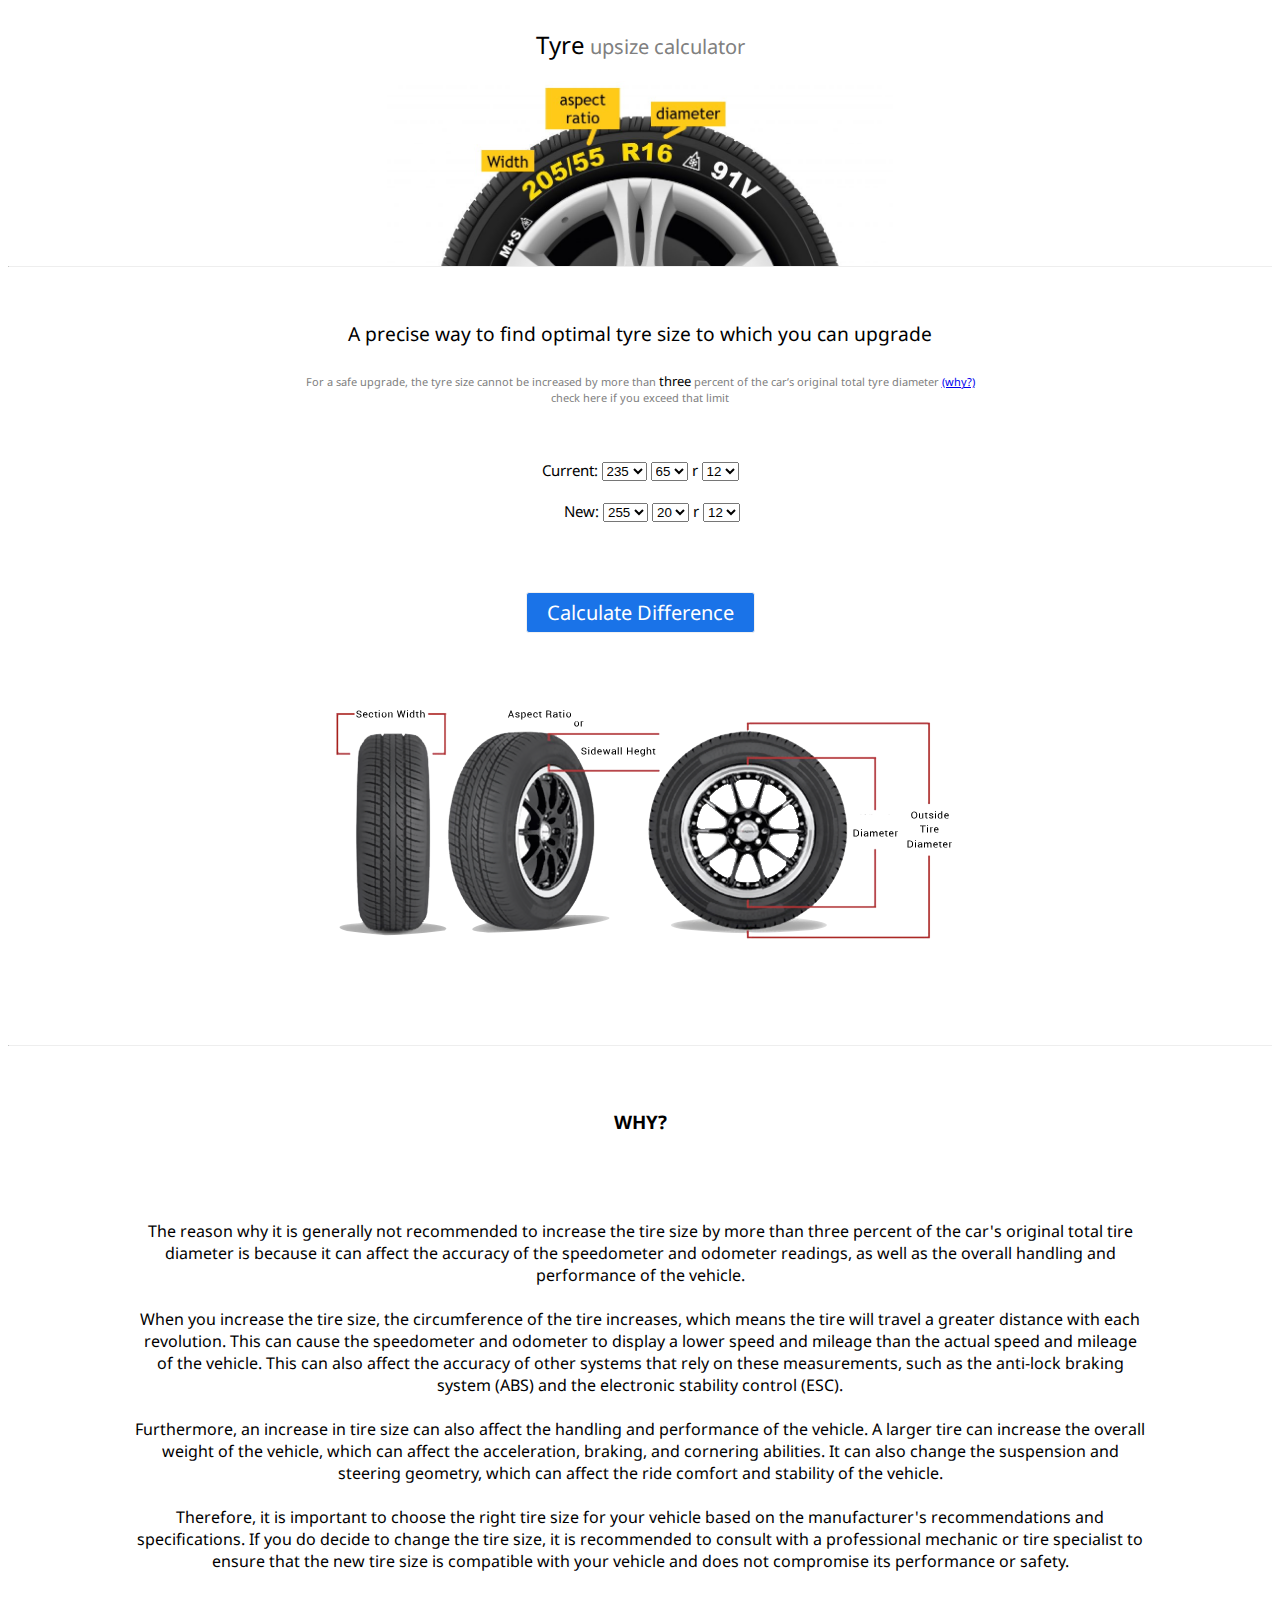
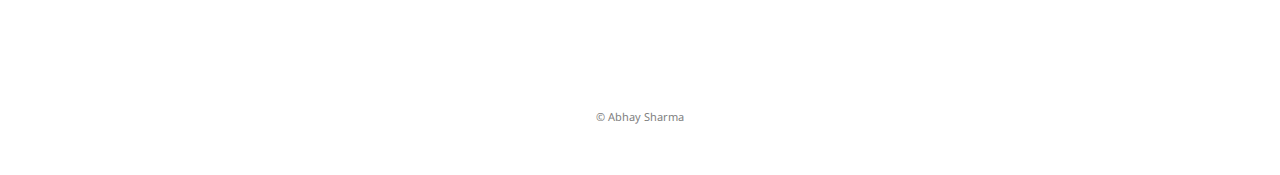
==== index.html @ 51f0099e "Optimisations" ====
<!DOCTYPE html>

<head>
  <script src="https://ajax.googleapis.com/ajax/libs/jquery/3.4.1/jquery.min.js"></script>
  <meta name="viewport" content="width=device-width, initial-scale=1.0">
  <link href="https://fonts.googleapis.com/css2?family=Noto+Sans&display=swap" rel="stylesheet">
  <link href="https://fonts.googleapis.com/css?family=Roboto" rel="stylesheet">
  <link rel="stylesheet" type="text/css" href="tyreupsizer.css">
</head>
<script src="tyreupsizer.js"></script>
<center> 
<div class="container">
  <div class="left">
    <div id=company style="font-size: 20px"><font size="5">Tyre</font>
      <font color="grey">upsize calculator</font>
    </div>
  </div>
  <div class="right">
    <img class="image-container" src="what_is_tyre_spec_big.jpg" alt="Image">
  </div>
</div>

<!-- <div class="logo">
    <div id=company style="font-size: 20px"> &nbsp&nbsp&nbsp<font size="5">Tyre</font>
      <font color="grey">upsize calculator</font>
    </div>
  </div>
  <div>
    <img class="image-container" src="what_is_tyre_spec_big.jpg" alt="Image">
  </div> -->

<!--<img class="Single-Tyre" src="what_is_tyre_spec_big.jpg">-->
<hr style="border-top: 1px">

  <div class="divone">A precise way to find optimal tyre size to which you can upgrade</div>
  <div class="divtwo"> For a safe upgrade, the tyre size cannot be increased by more than <font color="black" size="2">
      three</font> percent of the car’s original total tyre diameter&nbsp<a href="#why">(why?)</a><br>
    check here if you exceed that limit
  </div>
  <div class="flex-container">
    <div class="divone">

      <form>
        Current:
        <select id="bwidth" >
          <option value="135">135</option>
          <option value="145">145</option>
          <option value="155">155</option>
          <option value="165">165</option>
          <option value="175">175</option>
          <option value="185">185</option>
          <option value="195">195</option>
          <option value="205">205</option>
          <option value="215">215</option>
          <option value="225">225</option>
          <option value="235" selected="selected">235</option>
          <option value="245">245</option>
          <option value="255">255</option>
          <option value="265">265</option>
          <option value="275">275</option>
          <option value="285">285</option>
          <option value="295">295</option>
          <option value="305">305</option>
          <option value="315">315</option>
          <option value="325">325</option>
          <option value="335">335</option>
          <option value="345">345</option>
          <option value="355">355</option>
          <option value="365">365</option>
          <option value="375">375</option>
        </select>
        <select id="bsidewall">
            <option value="20">20</option>
            <option value="25">25</option>
            <option value="30">30</option>
            <option value="35">35</option>
            <option value="40">40</option>
            <option value="45">45</option>
            <option value="50">50</option>
            <option value="55">55</option>
            <option value="60">60</option>
            <option value="65" selected="selected">65</option>
            <option value="70">70</option>
            <option value="75">75</option>           
        </select>
       r <select id="brim">
        <option value="12">12</option>
        <option value="13">13</option>
        <option value="14">14</option>
        <option value="15">15</option>
        <option value="16">16</option>
        <option value="17">17</option>
        <option value="18">18</option>
        <option value="19">19</option>
        <option value="20">20</option>
        <option value="21">21</option>
        <option value="22">22</option>
        <option value="23">23</option>
        <option value="24">24</option>
        <option value="25">25</option>
        <option value="26">26</option>
        <option value="27">27</option>
        <option value="28">28</option>
        <option value="29">29</option>
        <option value="30">30</option>
       </select>
        <br><br>


        &nbsp&nbsp&nbsp&nbsp&nbsp
        New: <select id="awidth" >
          <option value="135">135</option>
          <option value="145">145</option>
          <option value="155">155</option>
          <option value="165">165</option>
          <option value="175">175</option>
          <option value="185">185</option>
          <option value="195">195</option>
          <option value="205">205</option>
          <option value="215">215</option>
          <option value="225">225</option>
          <option value="235">235</option>
          <option value="245">245</option>
          <option value="255" selected="selected">255</option>
          <option value="265">265</option>
          <option value="275">275</option>
          <option value="285">285</option>
          <option value="295">295</option>
          <option value="305">305</option>
          <option value="315">315</option>
          <option value="325">325</option>
          <option value="335">335</option>
          <option value="345">345</option>
          <option value="355">355</option>
          <option value="365">365</option>
          <option value="375">375</option>
        </select>
        <select id="asidewall">
            <option value="20">20</option>
            <option value="25">25</option>
            <option value="30">30</option>
            <option value="35">35</option>
            <option value="40">40</option>
            <option value="45">45</option>
            <option value="50">50</option>
            <option value="55">55</option>
            <option value="60">60</option>
            <option value="65">65</option>
            <option value="70">70</option>
            <option value="75">75</option>           
        </select>
       r <select id="arim">
        <option value="12">12</option>
        <option value="13">13</option>
        <option value="14">14</option>
        <option value="15">15</option>
        <option value="16">16</option>
        <option value="17">17</option>
        <option value="18">18</option>
        <option value="19">19</option>
        <option value="20">20</option>
        <option value="21">21</option>
        <option value="22">22</option>
        <option value="23">23</option>
        <option value="24">24</option>
        <option value="25">25</option>
        <option value="26">26</option>
        <option value="27">27</option>
        <option value="28">28</option>
        <option value="29">29</option>
        <option value="30">30</option>
       </select>
      </form><br><a href="#scrolll"><button class="btn" onclick="f1()">Calculate Difference</button></a>
      <br>
      <img class="Multiple-Tyre" src="pic2.png">

</div>
</div>
<div id="scrolll"></div>
<div class="divone" style="text-align: center">
  <p id="difference1"></p>
  <p id="difference2"></p>
  <p id="difference3"></p>
</div>
<hr style="border-top: 1px">
<br><br>
<h3>WHY?</h3>
<div id="why" style="font-size: medium;" class="divone">
  <br>
  The reason why it is generally not recommended to increase the tire size by more than three percent of the car's original total tire diameter is because it can affect the accuracy of the speedometer and odometer readings, as well as the overall handling and performance of the vehicle.
  <br><br>
  When you increase the tire size, the circumference of the tire increases, which means the tire will travel a greater distance with each revolution. This can cause the speedometer and odometer to display a lower speed and mileage than the actual speed and mileage of the vehicle. This can also affect the accuracy of other systems that rely on these measurements, such as the anti-lock braking system (ABS) and the electronic stability control (ESC).
  <br><br>
  Furthermore, an increase in tire size can also affect the handling and performance of the vehicle. A larger tire can increase the overall weight of the vehicle, which can affect the acceleration, braking, and cornering abilities. It can also change the suspension and steering geometry, which can affect the ride comfort and stability of the vehicle.
  <br><br>
    Therefore, it is important to choose the right tire size for your vehicle based on the manufacturer's recommendations and specifications. If you do decide to change the tire size, it is recommended to consult with a professional mechanic or tire specialist to ensure that the new tire size is compatible with your vehicle and does not compromise its performance or safety.
  <br><br>
</div>

  <br><br>
  <br><br><br>
  <div class="divtwo">© Abhay Sharma</div>
  <br>
</center>
  </html>
---- tyreupsizer.css ----
html {
  scroll-behavior: smooth;
}
h3{
  font-family: 'Noto Sans', sans-serif;
}
#company
{
	font-family: 'Noto Sans', sans-serif;
padding-top:20px;
padding-bottom: 20px;
display: inline-block;
}
.divone
{
	font-family: 'Noto Sans', sans-serif;
	padding-top:45px;
  font-size: larger;
  margin-left: 10%;
  margin-right: 10%;

}
.divtwo
{
	padding-top:25px;
	font-family: 'Noto Sans', sans-serif;
	font-size: 11px;
	color: grey;
	padding-bottom: 25px;
}
.flex-container {
  display: flex;
justify-content: center;
  align-items: center;
}
.flex-container > div {
 
  margin: 10px;
  padding: 20px;
  font-size: 15px;
}
input{
	width: 20%;
	 border: 1px solid #f1f1f1;
  border-radius: 3px;
  padding: 10px;
  position: relative;
}
extra{
	font-size: 20px;
}
input::placeholder {
  color: grey;
  font-size: 11px;
}
.btn
{
	 border: 1px solid #f1f1f1;
  border-radius: 3px;
 background: #1a73e8;
 padding: 6px 20px;
 font-size: 20px;
 cursor: pointer;
 /*margin: 10px;*/
 transition: 0.1s;
 /*position: absolute;*/
 color: white;
 /*padding-left: auto;*/
 font-family: 'Noto Sans', sans-serif;
 margin-top: 50px;
}
.btn:hover{
	 font-size: 23px;
}
p {
 position: relative;
  animation: mymove 2s;
}
@keyframes mymove {
   from {top: 200px;}
  to {top: 0px;}
}
.Multiple-Tyre{
	padding-top: 65px;
  width: 100%;
  height: auto;
}
.Single-Tyre{
  height: auto;
  width: 45%;
  display: block;
  margin-left: auto;
  margin-right: auto;
}
hr{
  margin-top: 0;
}
.image-container{
  width: 40%;
  height: auto;
  display: block;
}

@media (max-width: 767px) {
  .image-container{
    width: 80%;
    height: auto;
    display: block;
  }
}
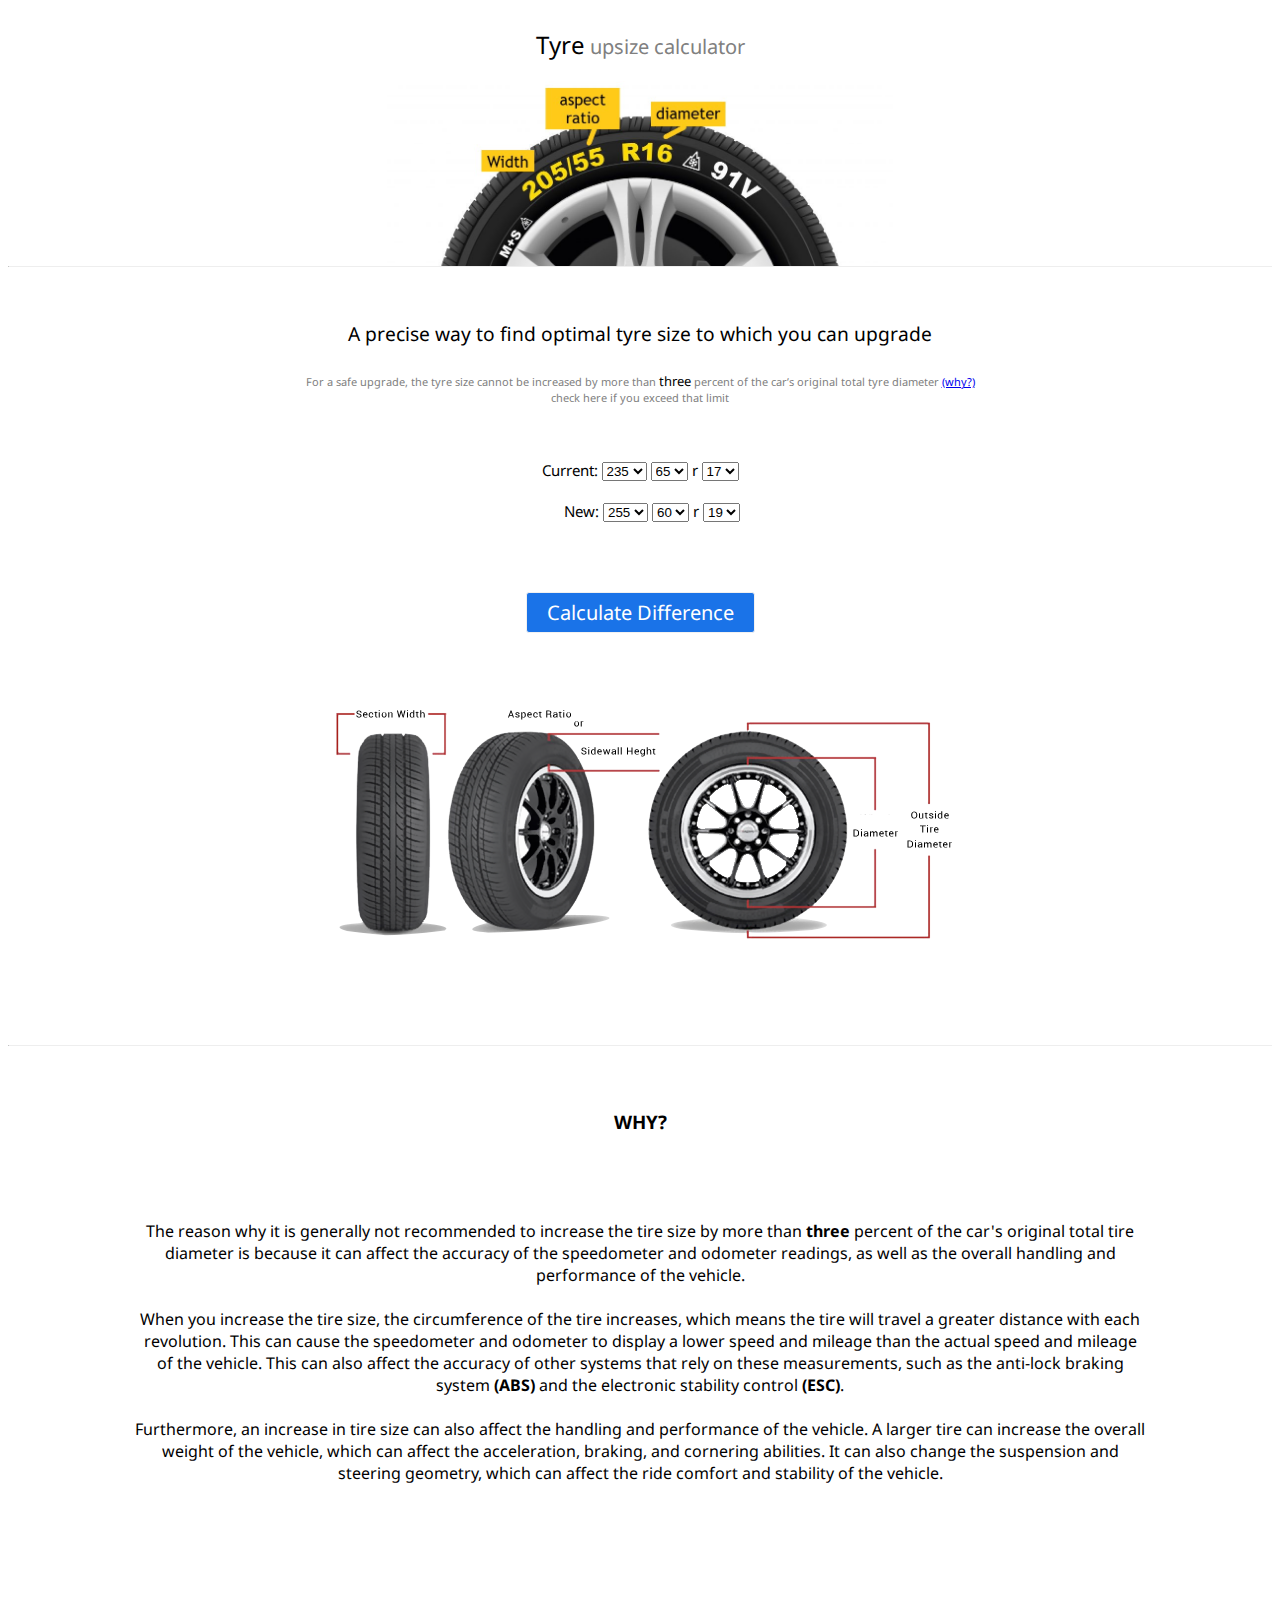
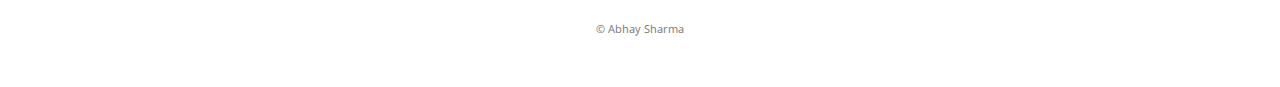
==== commit 316bfa04: "Minor Tweaks" ====
--- a/index.html
+++ b/index.html
@@ -16,22 +16,11 @@
     </div>
   </div>
   <div class="right">
-    <img class="image-container" src="what_is_tyre_spec_big.jpg" alt="Image">
+    <img class="image-container" src="SingleTyre.jpg" alt="Image">
   </div>
 </div>
 
-<!-- <div class="logo">
-    <div id=company style="font-size: 20px"> &nbsp&nbsp&nbsp<font size="5">Tyre</font>
-      <font color="grey">upsize calculator</font>
-    </div>
-  </div>
-  <div>
-    <img class="image-container" src="what_is_tyre_spec_big.jpg" alt="Image">
-  </div> -->
-
-<!--<img class="Single-Tyre" src="what_is_tyre_spec_big.jpg">-->
 <hr style="border-top: 1px">
-
   <div class="divone">A precise way to find optimal tyre size to which you can upgrade</div>
   <div class="divtwo"> For a safe upgrade, the tyre size cannot be increased by more than <font color="black" size="2">
       three</font> percent of the car’s original total tyre diameter&nbsp<a href="#why">(why?)</a><br>
@@ -39,7 +28,6 @@
   </div>
   <div class="flex-container">
     <div class="divone">
-
       <form>
         Current:
         <select id="bwidth" >
@@ -89,7 +77,7 @@
         <option value="14">14</option>
         <option value="15">15</option>
         <option value="16">16</option>
-        <option value="17">17</option>
+        <option value="17" selected="selected">17</option>
         <option value="18">18</option>
         <option value="19">19</option>
         <option value="20">20</option>
@@ -144,7 +132,7 @@
             <option value="45">45</option>
             <option value="50">50</option>
             <option value="55">55</option>
-            <option value="60">60</option>
+            <option value="60" selected="selected">60</option>
             <option value="65">65</option>
             <option value="70">70</option>
             <option value="75">75</option>           
@@ -157,7 +145,7 @@
         <option value="16">16</option>
         <option value="17">17</option>
         <option value="18">18</option>
-        <option value="19">19</option>
+        <option value="19" selected="selected">19</option>
         <option value="20">20</option>
         <option value="21">21</option>
         <option value="22">22</option>
@@ -187,13 +175,11 @@
 <h3>WHY?</h3>
 <div id="why" style="font-size: medium;" class="divone">
   <br>
-  The reason why it is generally not recommended to increase the tire size by more than three percent of the car's original total tire diameter is because it can affect the accuracy of the speedometer and odometer readings, as well as the overall handling and performance of the vehicle.
+  The reason why it is generally not recommended to increase the tire size by more than <b>three</b> percent of the car's original total tire diameter is because it can affect the accuracy of the speedometer and odometer readings, as well as the overall handling and performance of the vehicle.
   <br><br>
-  When you increase the tire size, the circumference of the tire increases, which means the tire will travel a greater distance with each revolution. This can cause the speedometer and odometer to display a lower speed and mileage than the actual speed and mileage of the vehicle. This can also affect the accuracy of other systems that rely on these measurements, such as the anti-lock braking system (ABS) and the electronic stability control (ESC).
+  When you increase the tire size, the circumference of the tire increases, which means the tire will travel a greater distance with each revolution. This can cause the speedometer and odometer to display a lower speed and mileage than the actual speed and mileage of the vehicle. This can also affect the accuracy of other systems that rely on these measurements, such as the anti-lock braking system <b>(ABS)</b> and the electronic stability control <b>(ESC)</b>.
   <br><br>
   Furthermore, an increase in tire size can also affect the handling and performance of the vehicle. A larger tire can increase the overall weight of the vehicle, which can affect the acceleration, braking, and cornering abilities. It can also change the suspension and steering geometry, which can affect the ride comfort and stability of the vehicle.
-  <br><br>
-    Therefore, it is important to choose the right tire size for your vehicle based on the manufacturer's recommendations and specifications. If you do decide to change the tire size, it is recommended to consult with a professional mechanic or tire specialist to ensure that the new tire size is compatible with your vehicle and does not compromise its performance or safety.
   <br><br>
 </div>
 
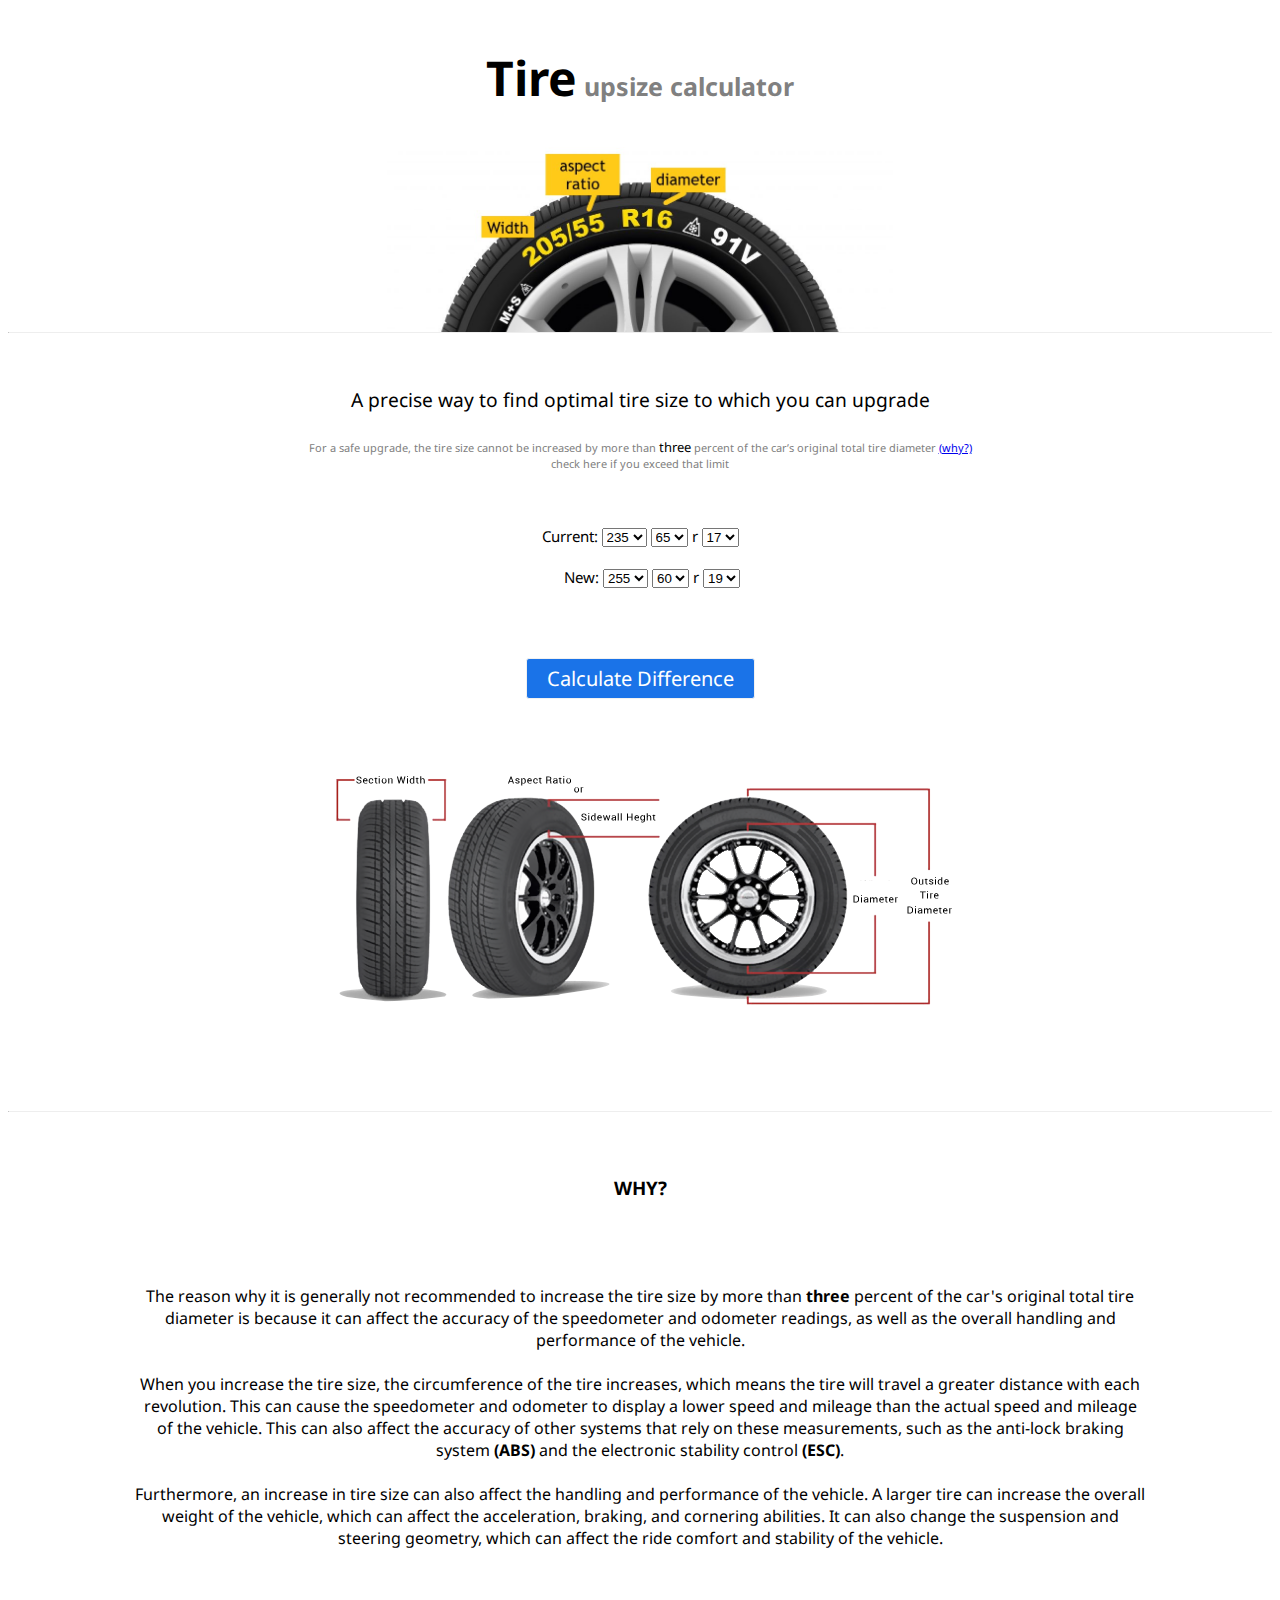
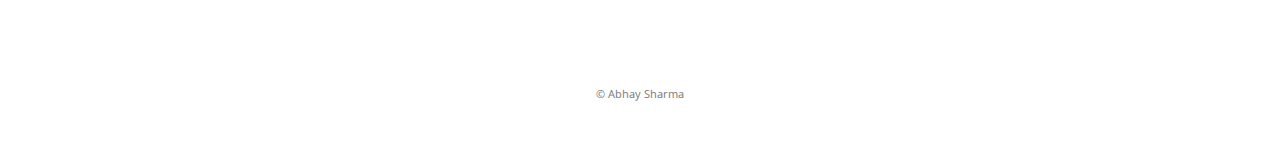
==== commit 709e7b0a: "Adding H1 tag" ====
--- a/index.html
+++ b/index.html
@@ -6,14 +6,41 @@
   <link href="https://fonts.googleapis.com/css2?family=Noto+Sans&display=swap" rel="stylesheet">
   <link href="https://fonts.googleapis.com/css?family=Roboto" rel="stylesheet">
   <link rel="stylesheet" type="text/css" href="tyreupsizer.css">
+  <link rel="icon" href="favicon.ico">
+  <title>Tire Plus Size Calculator</title>
+  <meta http-equiv="content-type" content="text/html; charset=utf-8">
+  <meta name="description" content="Tire Plus Size Calculator / tire Upsize Calculator. A precise way to find optimal tire size to which you can Upsize" />
+  <meta name="keywords" content="Tire upsize calculator,tyre size calculator,tire size calculator,tire plus sizing calculator,tyre size conversion,tyre size,tire size,tyre,tire,wheel,
+  Tire size calculator,
+  tire Upsizing, tire Upsizer, tire Upsize calculator,
+  Tire size comparison tool,
+  Tire fitment calculator,
+  Tire size conversion calculator,
+  Tire diameter calculator,
+  Plus size tire calculator,
+  Wheel and tire calculator,
+  Tire aspect ratio calculator,
+  Tire size calculator by rim size,
+  Tire size calculator by diameter" />
+  <!-- copied tags below -->
+  <meta name="Abstract" content="tire size calculator, converter, comparison, plus sizing, diameter, alturnative, conversion">
 </head>
+<!-- Google tag (gtag.js) -->
+<script async src="https://www.googletagmanager.com/gtag/js?id=G-WSL13Z4KPT"></script>
+<script>
+  window.dataLayer = window.dataLayer || [];
+  function gtag(){dataLayer.push(arguments);}
+  gtag('js', new Date());
+
+  gtag('config', 'G-WSL13Z4KPT');
+</script>
 <script src="tyreupsizer.js"></script>
 <center> 
 <div class="container">
   <div class="left">
-    <div id=company style="font-size: 20px"><font size="5">Tyre</font>
+    <h1 id=company><font size="8px">Tire</font>
       <font color="grey">upsize calculator</font>
-    </div>
+    </h1>
   </div>
   <div class="right">
     <img class="image-container" src="SingleTyre.jpg" alt="Image">
@@ -21,9 +48,9 @@
 </div>
 
 <hr style="border-top: 1px">
-  <div class="divone">A precise way to find optimal tyre size to which you can upgrade</div>
-  <div class="divtwo"> For a safe upgrade, the tyre size cannot be increased by more than <font color="black" size="2">
-      three</font> percent of the car’s original total tyre diameter&nbsp<a href="#why">(why?)</a><br>
+  <div class="divone">A precise way to find optimal tire size to which you can upgrade</div>
+  <div class="divtwo"> For a safe upgrade, the tire size cannot be increased by more than <font color="black" size="2">
+      three</font> percent of the car’s original total tire diameter&nbsp<a href="#why">(why?)</a><br>
     check here if you exceed that limit
   </div>
   <div class="flex-container">
--- a/tyreupsizer.css
+++ b/tyreupsizer.css
@@ -10,6 +10,7 @@
 padding-top:20px;
 padding-bottom: 20px;
 display: inline-block;
+font-size: 25px;
 }
 .divone
 {
@@ -74,12 +75,7 @@
 }
 p {
  position: relative;
-  animation: mymove 2s;
-}
-@keyframes mymove {
-   from {top: 200px;}
-  to {top: 0px;}
-}
+ }
 .Multiple-Tyre{
 	padding-top: 65px;
   width: 100%;
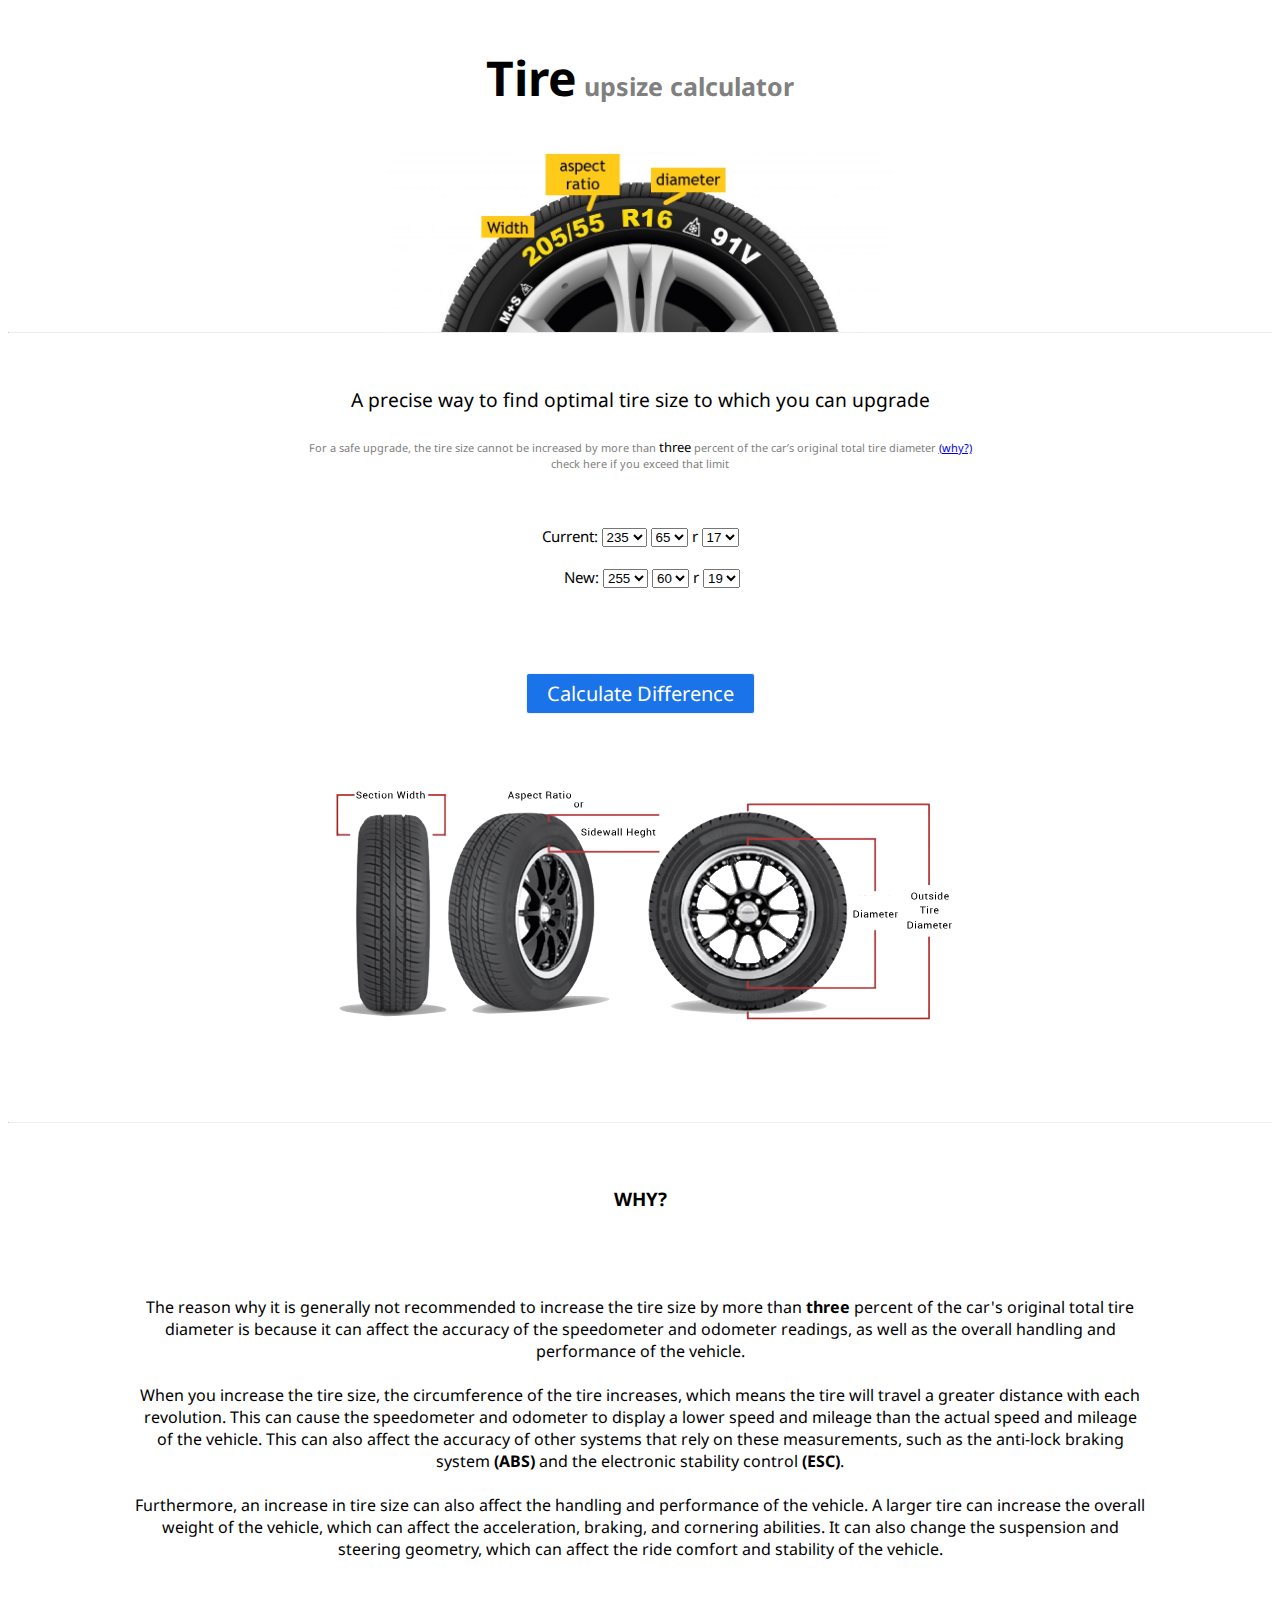
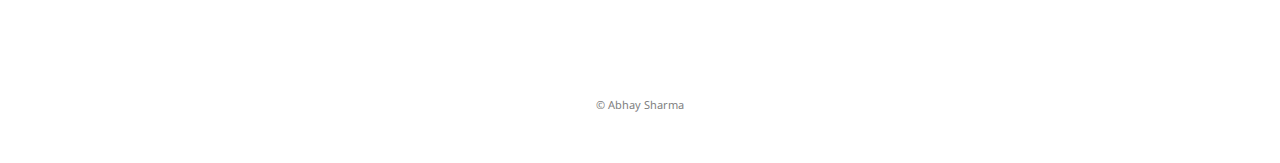
==== commit b9ab089b: "adding lang" ====
--- a/index.html
+++ b/index.html
@@ -1,4 +1,4 @@
-<!DOCTYPE html>
+<!DOCTYPE html lang = "en">
 
 <head>
   <script src="https://ajax.googleapis.com/ajax/libs/jquery/3.4.1/jquery.min.js"></script>
